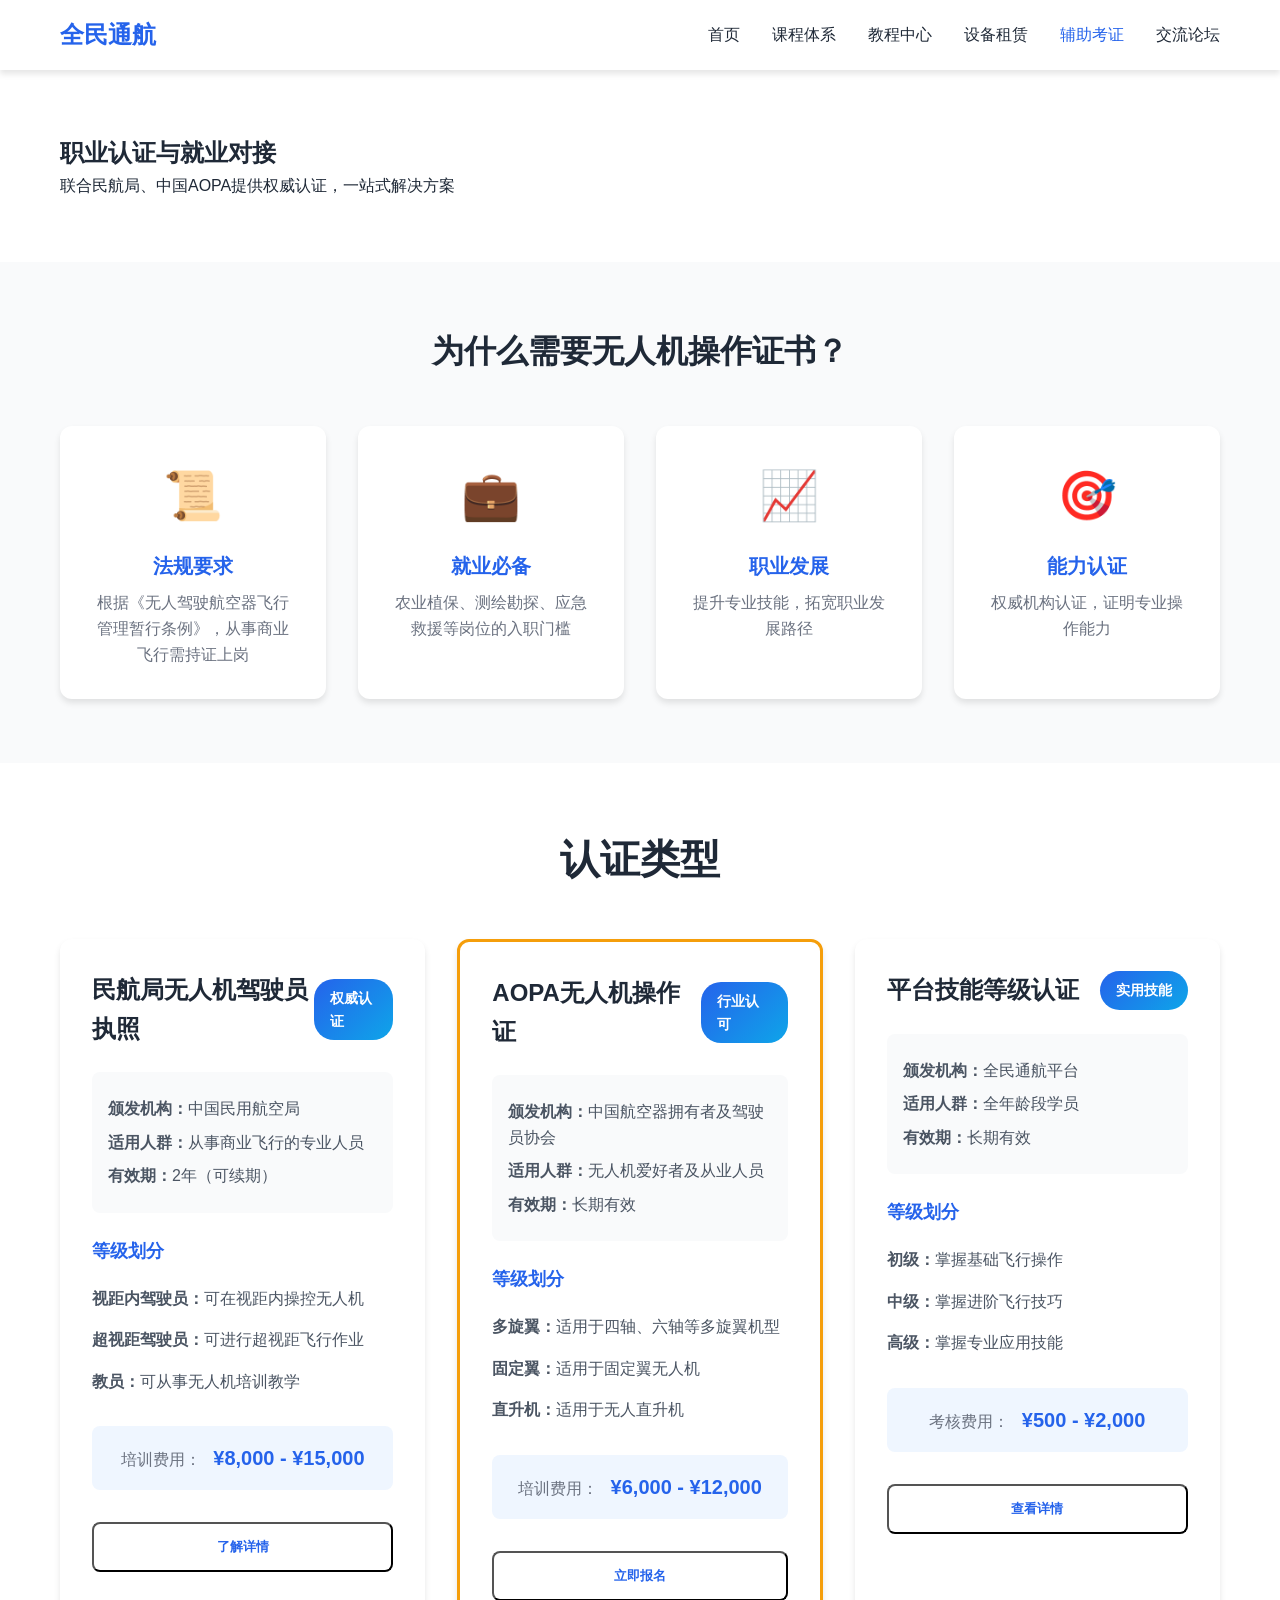
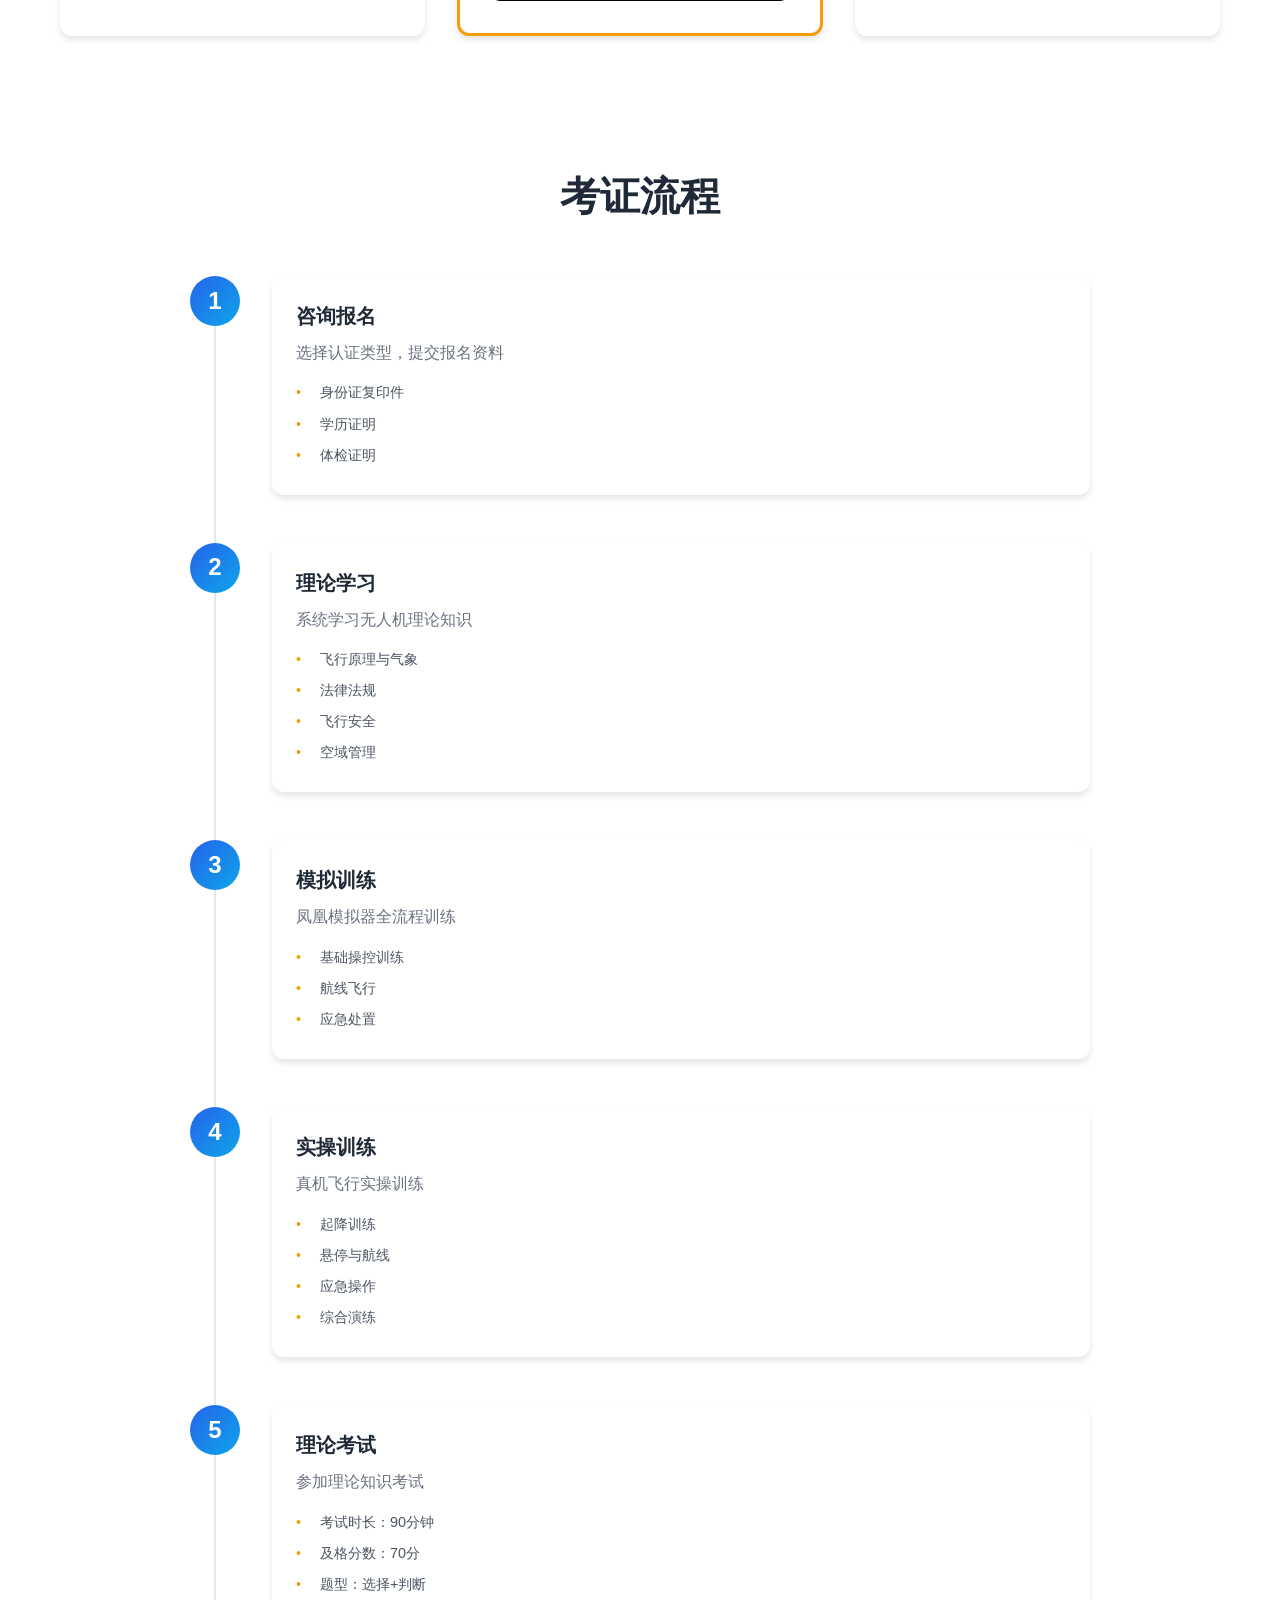
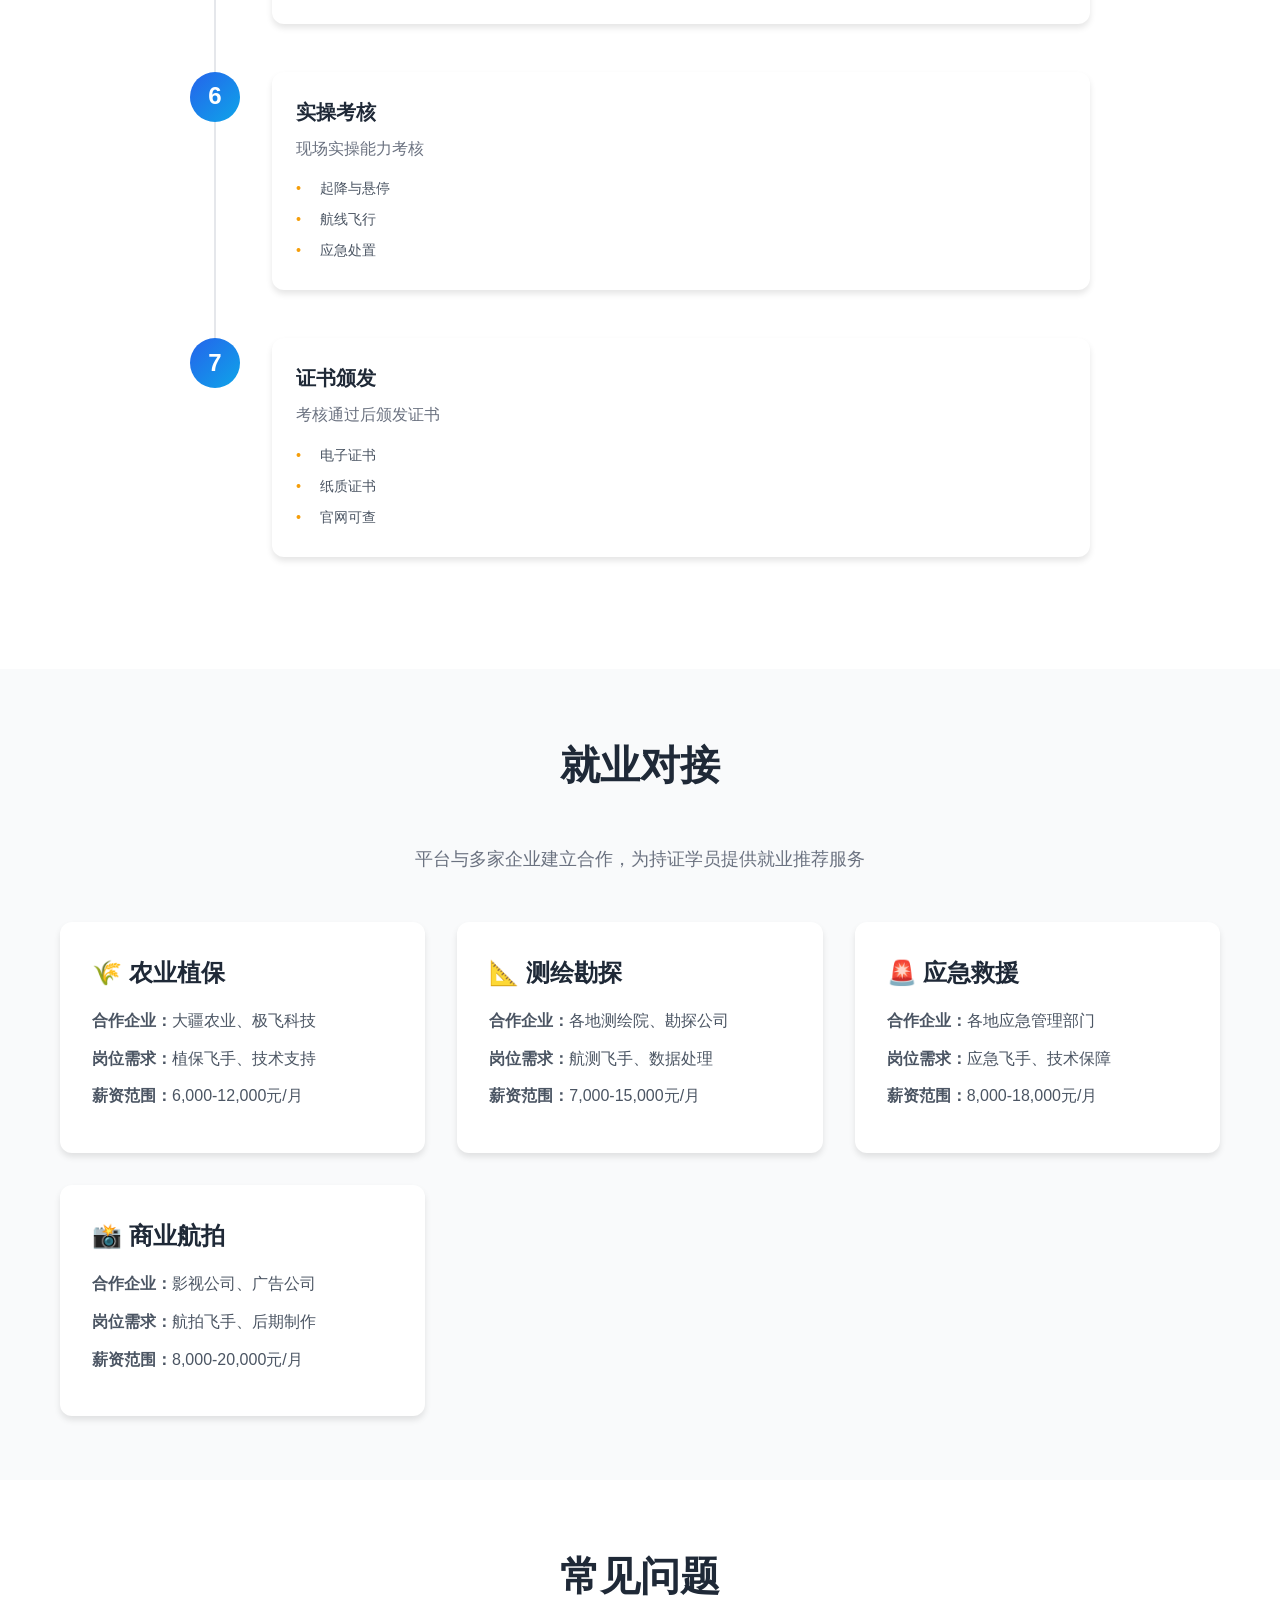
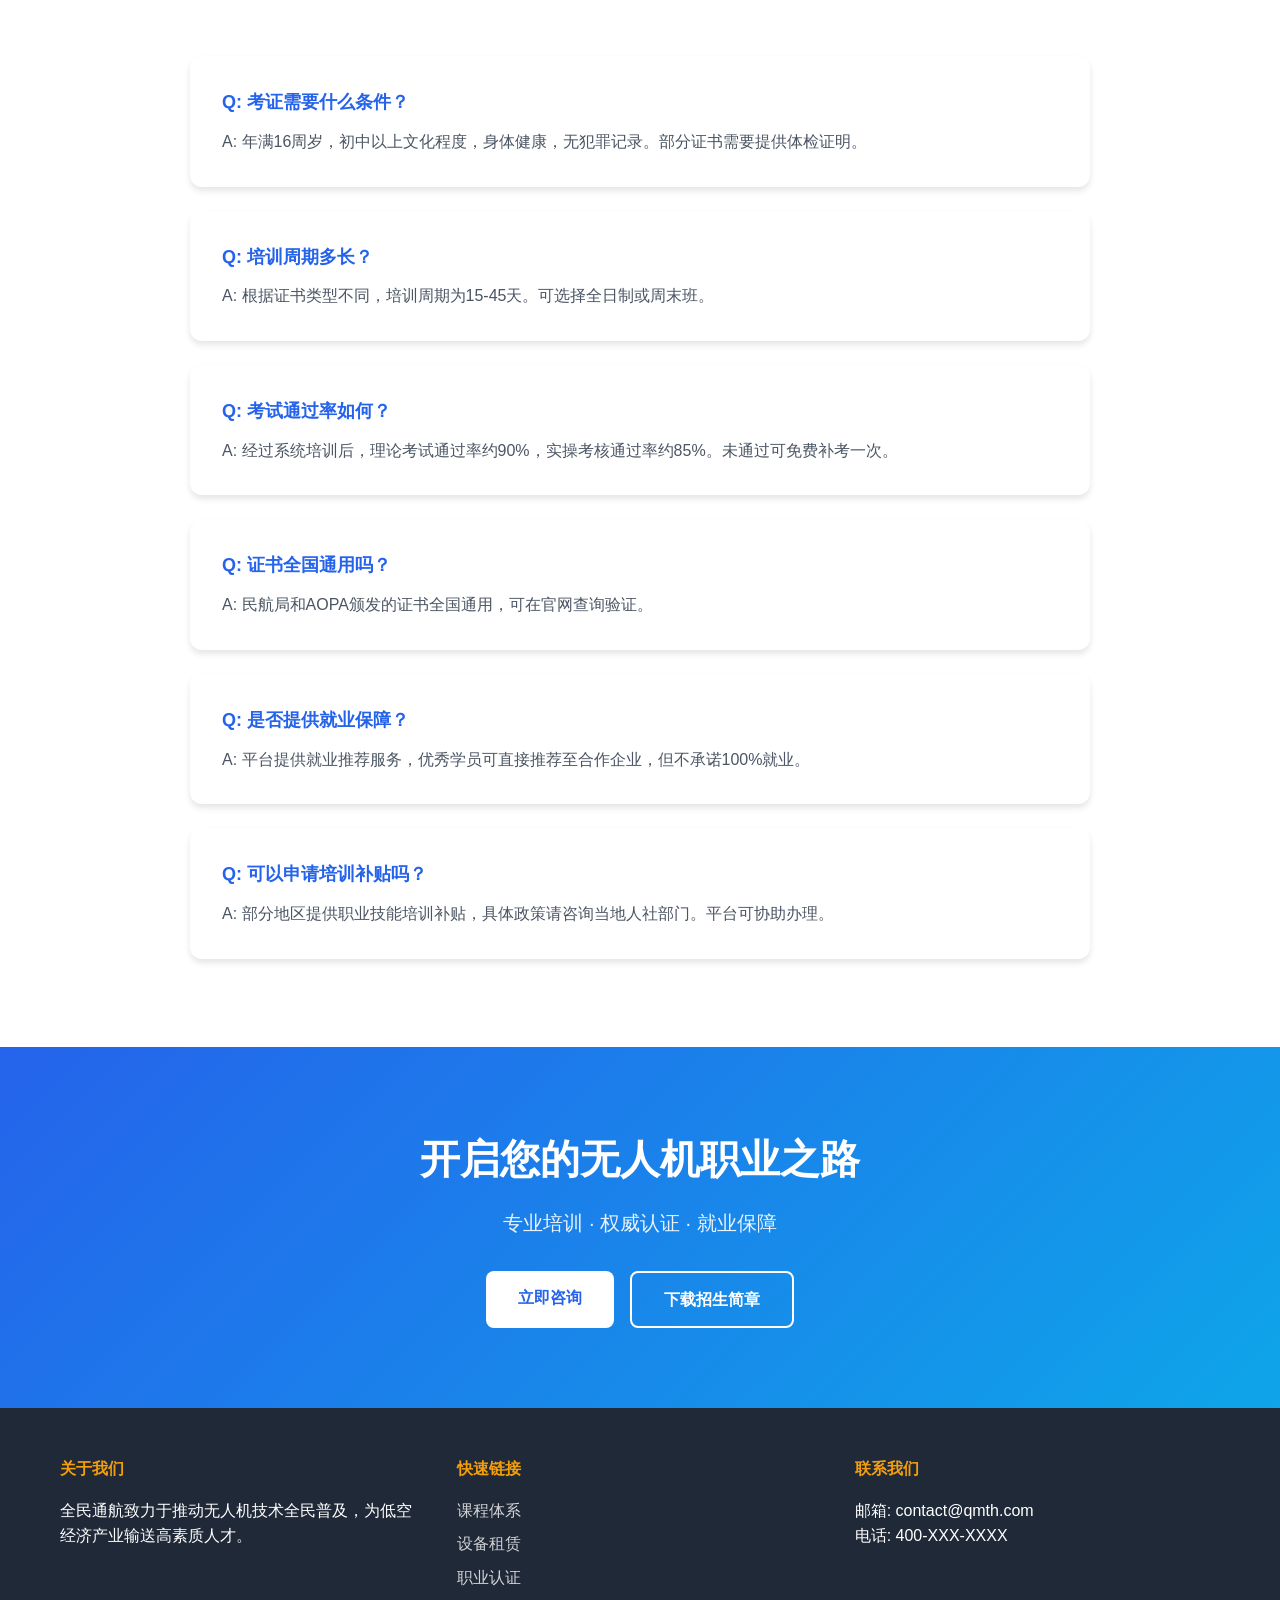
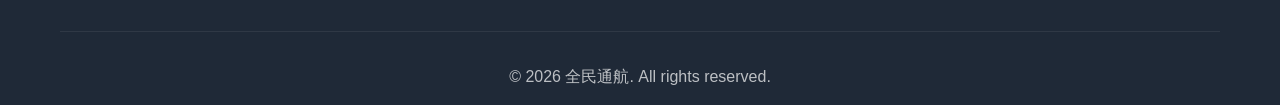
==== certification.html @ 29d84673 "Add files via upload" ====
<!DOCTYPE html>
<html lang="zh-CN">
<head>
    <meta charset="UTF-8">
    <meta name="viewport" content="width=device-width, initial-scale=1.0">
    <title>辅助考证 - 全民通航</title>
    <link rel="stylesheet" href="styles.css">
    <link rel="stylesheet" href="certification.css">
</head>
<body>
    <nav class="navbar">
        <div class="container">
            <div class="logo">全民通航</div>
            <ul class="nav-menu">
                <li><a href="index.html">首页</a></li>
                <li><a href="courses.html">课程体系</a></li>
                <li><a href="tutorials.html">教程中心</a></li>
                <li><a href="rental.html">设备租赁</a></li>
                <li><a href="certification.html" class="active">辅助考证</a></li>
                <li><a href="forum.html">交流论坛</a></li>
            </ul>
        </div>
    </nav>

    <section class="page-hero">
        <div class="container">
            <h1>职业认证与就业对接</h1>
            <p>联合民航局、中国AOPA提供权威认证，一站式解决方案</p>
        </div>
    </section>

    <section class="cert-intro">
        <div class="container">
            <div class="intro-content">
                <h2>为什么需要无人机操作证书？</h2>
                <div class="reason-grid">
                    <div class="reason-card">
                        <div class="reason-icon">📜</div>
                        <h3>法规要求</h3>
                        <p>根据《无人驾驶航空器飞行管理暂行条例》，从事商业飞行需持证上岗</p>
                    </div>
                    <div class="reason-card">
                        <div class="reason-icon">💼</div>
                        <h3>就业必备</h3>
                        <p>农业植保、测绘勘探、应急救援等岗位的入职门槛</p>
                    </div>
                    <div class="reason-card">
                        <div class="reason-icon">📈</div>
                        <h3>职业发展</h3>
                        <p>提升专业技能，拓宽职业发展路径</p>
                    </div>
                    <div class="reason-card">
                        <div class="reason-icon">🎯</div>
                        <h3>能力认证</h3>
                        <p>权威机构认证，证明专业操作能力</p>
                    </div>
                </div>
            </div>
        </div>
    </section>

    <section class="cert-types">
        <div class="container">
            <h2 class="section-title">认证类型</h2>
            <div class="types-grid">
                <div class="type-card">
                    <div class="type-header">
                        <h3>民航局无人机驾驶员执照</h3>
                        <span class="type-badge">权威认证</span>
                    </div>
                    <div class="type-content">
                        <div class="type-info">
                            <p><strong>颁发机构：</strong>中国民用航空局</p>
                            <p><strong>适用人群：</strong>从事商业飞行的专业人员</p>
                            <p><strong>有效期：</strong>2年（可续期）</p>
                        </div>
                        <div class="type-levels">
                            <h4>等级划分</h4>
                            <ul>
                                <li><strong>视距内驾驶员：</strong>可在视距内操控无人机</li>
                                <li><strong>超视距驾驶员：</strong>可进行超视距飞行作业</li>
                                <li><strong>教员：</strong>可从事无人机培训教学</li>
                            </ul>
                        </div>
                        <div class="type-price">
                            <span class="price-label">培训费用：</span>
                            <span class="price-value">¥8,000 - ¥15,000</span>
                        </div>
                    </div>
                    <button class="btn btn-primary">了解详情</button>
                </div>

                <div class="type-card featured">
                    <div class="type-header">
                        <h3>AOPA无人机操作证</h3>
                        <span class="type-badge">行业认可</span>
                    </div>
                    <div class="type-content">
                        <div class="type-info">
                            <p><strong>颁发机构：</strong>中国航空器拥有者及驾驶员协会</p>
                            <p><strong>适用人群：</strong>无人机爱好者及从业人员</p>
                            <p><strong>有效期：</strong>长期有效</p>
                        </div>
                        <div class="type-levels">
                            <h4>等级划分</h4>
                            <ul>
                                <li><strong>多旋翼：</strong>适用于四轴、六轴等多旋翼机型</li>
                                <li><strong>固定翼：</strong>适用于固定翼无人机</li>
                                <li><strong>直升机：</strong>适用于无人直升机</li>
                            </ul>
                        </div>
                        <div class="type-price">
                            <span class="price-label">培训费用：</span>
                            <span class="price-value">¥6,000 - ¥12,000</span>
                        </div>
                    </div>
                    <button class="btn btn-primary">立即报名</button>
                </div>

                <div class="type-card">
                    <div class="type-header">
                        <h3>平台技能等级认证</h3>
                        <span class="type-badge">实用技能</span>
                    </div>
                    <div class="type-content">
                        <div class="type-info">
                            <p><strong>颁发机构：</strong>全民通航平台</p>
                            <p><strong>适用人群：</strong>全年龄段学员</p>
                            <p><strong>有效期：</strong>长期有效</p>
                        </div>
                        <div class="type-levels">
                            <h4>等级划分</h4>
                            <ul>
                                <li><strong>初级：</strong>掌握基础飞行操作</li>
                                <li><strong>中级：</strong>掌握进阶飞行技巧</li>
                                <li><strong>高级：</strong>掌握专业应用技能</li>
                            </ul>
                        </div>
                        <div class="type-price">
                            <span class="price-label">考核费用：</span>
                            <span class="price-value">¥500 - ¥2,000</span>
                        </div>
                    </div>
                    <button class="btn btn-primary">查看详情</button>
                </div>
            </div>
        </div>
    </section>

    <section class="cert-process">
        <div class="container">
            <h2 class="section-title">考证流程</h2>
            <div class="process-timeline">
                <div class="timeline-item">
                    <div class="timeline-dot">1</div>
                    <div class="timeline-content">
                        <h3>咨询报名</h3>
                        <p>选择认证类型，提交报名资料</p>
                        <ul>
                            <li>身份证复印件</li>
                            <li>学历证明</li>
                            <li>体检证明</li>
                        </ul>
                    </div>
                </div>
                <div class="timeline-item">
                    <div class="timeline-dot">2</div>
                    <div class="timeline-content">
                        <h3>理论学习</h3>
                        <p>系统学习无人机理论知识</p>
                        <ul>
                            <li>飞行原理与气象</li>
                            <li>法律法规</li>
                            <li>飞行安全</li>
                            <li>空域管理</li>
                        </ul>
                    </div>
                </div>
                <div class="timeline-item">
                    <div class="timeline-dot">3</div>
                    <div class="timeline-content">
                        <h3>模拟训练</h3>
                        <p>凤凰模拟器全流程训练</p>
                        <ul>
                            <li>基础操控训练</li>
                            <li>航线飞行</li>
                            <li>应急处置</li>
                        </ul>
                    </div>
                </div>
                <div class="timeline-item">
                    <div class="timeline-dot">4</div>
                    <div class="timeline-content">
                        <h3>实操训练</h3>
                        <p>真机飞行实操训练</p>
                        <ul>
                            <li>起降训练</li>
                            <li>悬停与航线</li>
                            <li>应急操作</li>
                            <li>综合演练</li>
                        </ul>
                    </div>
                </div>
                <div class="timeline-item">
                    <div class="timeline-dot">5</div>
                    <div class="timeline-content">
                        <h3>理论考试</h3>
                        <p>参加理论知识考试</p>
                        <ul>
                            <li>考试时长：90分钟</li>
                            <li>及格分数：70分</li>
                            <li>题型：选择+判断</li>
                        </ul>
                    </div>
                </div>
                <div class="timeline-item">
                    <div class="timeline-dot">6</div>
                    <div class="timeline-content">
                        <h3>实操考核</h3>
                        <p>现场实操能力考核</p>
                        <ul>
                            <li>起降与悬停</li>
                            <li>航线飞行</li>
                            <li>应急处置</li>
                        </ul>
                    </div>
                </div>
                <div class="timeline-item">
                    <div class="timeline-dot">7</div>
                    <div class="timeline-content">
                        <h3>证书颁发</h3>
                        <p>考核通过后颁发证书</p>
                        <ul>
                            <li>电子证书</li>
                            <li>纸质证书</li>
                            <li>官网可查</li>
                        </ul>
                    </div>
                </div>
            </div>
        </div>
    </section>

    <section class="employment">
        <div class="container">
            <h2 class="section-title">就业对接</h2>
            <div class="employment-intro">
                <p>平台与多家企业建立合作，为持证学员提供就业推荐服务</p>
            </div>
            <div class="partners-grid">
                <div class="partner-card">
                    <h3>🌾 农业植保</h3>
                    <p><strong>合作企业：</strong>大疆农业、极飞科技</p>
                    <p><strong>岗位需求：</strong>植保飞手、技术支持</p>
                    <p><strong>薪资范围：</strong>6,000-12,000元/月</p>
                </div>
                <div class="partner-card">
                    <h3>📐 测绘勘探</h3>
                    <p><strong>合作企业：</strong>各地测绘院、勘探公司</p>
                    <p><strong>岗位需求：</strong>航测飞手、数据处理</p>
                    <p><strong>薪资范围：</strong>7,000-15,000元/月</p>
                </div>
                <div class="partner-card">
                    <h3>🚨 应急救援</h3>
                    <p><strong>合作企业：</strong>各地应急管理部门</p>
                    <p><strong>岗位需求：</strong>应急飞手、技术保障</p>
                    <p><strong>薪资范围：</strong>8,000-18,000元/月</p>
                </div>
                <div class="partner-card">
                    <h3>📸 商业航拍</h3>
                    <p><strong>合作企业：</strong>影视公司、广告公司</p>
                    <p><strong>岗位需求：</strong>航拍飞手、后期制作</p>
                    <p><strong>薪资范围：</strong>8,000-20,000元/月</p>
                </div>
            </div>
        </div>
    </section>

    <section class="faq">
        <div class="container">
            <h2 class="section-title">常见问题</h2>
            <div class="faq-list">
                <div class="faq-item">
                    <h3>Q: 考证需要什么条件？</h3>
                    <p>A: 年满16周岁，初中以上文化程度，身体健康，无犯罪记录。部分证书需要提供体检证明。</p>
                </div>
                <div class="faq-item">
                    <h3>Q: 培训周期多长？</h3>
                    <p>A: 根据证书类型不同，培训周期为15-45天。可选择全日制或周末班。</p>
                </div>
                <div class="faq-item">
                    <h3>Q: 考试通过率如何？</h3>
                    <p>A: 经过系统培训后，理论考试通过率约90%，实操考核通过率约85%。未通过可免费补考一次。</p>
                </div>
                <div class="faq-item">
                    <h3>Q: 证书全国通用吗？</h3>
                    <p>A: 民航局和AOPA颁发的证书全国通用，可在官网查询验证。</p>
                </div>
                <div class="faq-item">
                    <h3>Q: 是否提供就业保障？</h3>
                    <p>A: 平台提供就业推荐服务，优秀学员可直接推荐至合作企业，但不承诺100%就业。</p>
                </div>
                <div class="faq-item">
                    <h3>Q: 可以申请培训补贴吗？</h3>
                    <p>A: 部分地区提供职业技能培训补贴，具体政策请咨询当地人社部门。平台可协助办理。</p>
                </div>
            </div>
        </div>
    </section>

    <section class="cta-section">
        <div class="container">
            <div class="cta-content">
                <h2>开启您的无人机职业之路</h2>
                <p>专业培训 · 权威认证 · 就业保障</p>
                <div class="cta-buttons">
                    <a href="#" class="btn btn-primary">立即咨询</a>
                    <a href="#" class="btn btn-secondary">下载招生简章</a>
                </div>
            </div>
        </div>
    </section>

    <footer class="footer">
        <div class="container">
            <div class="footer-content">
                <div class="footer-section">
                    <h4>关于我们</h4>
                    <p>全民通航致力于推动无人机技术全民普及，为低空经济产业输送高素质人才。</p>
                </div>
                <div class="footer-section">
                    <h4>快速链接</h4>
                    <ul>
                        <li><a href="courses.html">课程体系</a></li>
                        <li><a href="rental.html">设备租赁</a></li>
                        <li><a href="certification.html">职业认证</a></li>
                    </ul>
                </div>
                <div class="footer-section">
                    <h4>联系我们</h4>
                    <p>邮箱: contact@qmth.com</p>
                    <p>电话: 400-XXX-XXXX</p>
                </div>
            </div>
            <div class="footer-bottom">
                <p>&copy; 2026 全民通航. All rights reserved.</p>
            </div>
        </div>
    </footer>
</body>
</html>
---- styles.css ----
* {
    margin: 0;
    padding: 0;
    box-sizing: border-box;
}

:root {
    --primary-color: #2563eb;
    --secondary-color: #0ea5e9;
    --accent-color: #f59e0b;
    --text-dark: #1f2937;
    --text-light: #6b7280;
    --bg-light: #f9fafb;
    --white: #ffffff;
    --shadow: 0 4px 6px rgba(0, 0, 0, 0.1);
    --shadow-lg: 0 10px 25px rgba(0, 0, 0, 0.15);
}

body {
    font-family: -apple-system, BlinkMacSystemFont, 'Segoe UI', 'PingFang SC', 'Hiragino Sans GB', 'Microsoft YaHei', sans-serif;
    line-height: 1.6;
    color: var(--text-dark);
}

.container {
    max-width: 1200px;
    margin: 0 auto;
    padding: 0 20px;
}

/* Navigation */
.navbar {
    background: var(--white);
    box-shadow: var(--shadow);
    position: sticky;
    top: 0;
    z-index: 1000;
}

.navbar .container {
    display: flex;
    justify-content: space-between;
    align-items: center;
    padding: 1rem 20px;
}

.logo {
    font-size: 1.5rem;
    font-weight: bold;
    color: var(--primary-color);
}

.nav-menu {
    display: flex;
    list-style: none;
    gap: 2rem;
}

.nav-menu a {
    text-decoration: none;
    color: var(--text-dark);
    font-weight: 500;
    transition: color 0.3s;
}

.nav-menu a:hover,
.nav-menu a.active {
    color: var(--primary-color);
}

/* Hero Section */
.hero {
    background: linear-gradient(135deg, var(--primary-color) 0%, var(--secondary-color) 100%);
    color: var(--white);
    padding: 6rem 0;
    text-align: center;
}

.hero-content h1 {
    font-size: 3rem;
    margin-bottom: 1rem;
}

.hero-content p {
    font-size: 1.25rem;
    margin-bottom: 2rem;
    opacity: 0.9;
}

.hero-buttons {
    display: flex;
    gap: 1rem;
    justify-content: center;
}

.btn {
    padding: 0.875rem 2rem;
    border-radius: 8px;
    text-decoration: none;
    font-weight: 600;
    transition: all 0.3s;
    display: inline-block;
}

.btn-primary {
    background: var(--white);
    color: var(--primary-color);
}

.btn-primary:hover {
    transform: translateY(-2px);
    box-shadow: var(--shadow-lg);
}

.btn-secondary {
    background: transparent;
    color: var(--white);
    border: 2px solid var(--white);
}

.btn-secondary:hover {
    background: var(--white);
    color: var(--primary-color);
}

/* Section Styles */
section {
    padding: 4rem 0;
}

.section-title {
    text-align: center;
    font-size: 2.5rem;
    margin-bottom: 3rem;
    color: var(--text-dark);
}

/* Features */
.features {
    background: var(--bg-light);
}

.feature-grid {
    display: grid;
    grid-template-columns: repeat(auto-fit, minmax(300px, 1fr));
    gap: 2rem;
}

.feature-card {
    background: var(--white);
    padding: 2rem;
    border-radius: 12px;
    box-shadow: var(--shadow);
    text-align: center;
    transition: transform 0.3s;
}

.feature-card:hover {
    transform: translateY(-5px);
    box-shadow: var(--shadow-lg);
}

.feature-icon {
    font-size: 3rem;
    margin-bottom: 1rem;
}

.feature-card h3 {
    font-size: 1.5rem;
    margin-bottom: 1rem;
    color: var(--primary-color);
}

.feature-card p {
    color: var(--text-light);
}

/* Target Groups */
.groups-grid {
    display: grid;
    grid-template-columns: repeat(auto-fit, minmax(300px, 1fr));
    gap: 2rem;
}

.group-card {
    background: var(--white);
    padding: 2rem;
    border-radius: 12px;
    box-shadow: var(--shadow);
    border-top: 4px solid var(--primary-color);
}

.group-card h3 {
    font-size: 1.75rem;
    margin-bottom: 0.5rem;
    color: var(--primary-color);
}

.group-card p {
    color: var(--text-light);
    margin-bottom: 1rem;
}

.group-card ul {
    list-style: none;
    padding-left: 0;
}

.group-card ul li {
    padding: 0.5rem 0;
    color: var(--text-dark);
    position: relative;
    padding-left: 1.5rem;
}

.group-card ul li:before {
    content: "✓";
    position: absolute;
    left: 0;
    color: var(--accent-color);
    font-weight: bold;
}

/* Stats */
.stats {
    background: var(--primary-color);
    color: var(--white);
}

.stats-grid {
    display: grid;
    grid-template-columns: repeat(auto-fit, minmax(200px, 1fr));
    gap: 2rem;
    text-align: center;
}

.stat-number {
    font-size: 3rem;
    font-weight: bold;
    margin-bottom: 0.5rem;
}

.stat-label {
    font-size: 1.125rem;
    opacity: 0.9;
}

/* Footer */
.footer {
    background: var(--text-dark);
    color: var(--white);
    padding: 3rem 0 1rem;
}

.footer-content {
    display: grid;
    grid-template-columns: repeat(auto-fit, minmax(250px, 1fr));
    gap: 2rem;
    margin-bottom: 2rem;
}

.footer-section h4 {
    margin-bottom: 1rem;
    color: var(--accent-color);
}

.footer-section ul {
    list-style: none;
}

.footer-section ul li {
    margin-bottom: 0.5rem;
}

.footer-section a {
    color: var(--white);
    text-decoration: none;
    opacity: 0.8;
    transition: opacity 0.3s;
}

.footer-section a:hover {
    opacity: 1;
}

.footer-bottom {
    text-align: center;
    padding-top: 2rem;
    border-top: 1px solid rgba(255, 255, 255, 0.1);
    opacity: 0.7;
}

/* Responsive */
@media (max-width: 768px) {
    .nav-menu {
        gap: 1rem;
        font-size: 0.9rem;
    }
    
    .hero-content h1 {
        font-size: 2rem;
    }
    
    .hero-content p {
        font-size: 1rem;
    }
    
    .section-title {
        font-size: 2rem;
    }
}
---- certification.css ----
.cert-intro {
    background: #f9fafb;
    padding: 4rem 0;
}

.intro-content h2 {
    text-align: center;
    font-size: 2rem;
    margin-bottom: 3rem;
    color: #1f2937;
}

.reason-grid {
    display: grid;
    grid-template-columns: repeat(auto-fit, minmax(250px, 1fr));
    gap: 2rem;
}

.reason-card {
    background: white;
    padding: 2rem;
    border-radius: 12px;
    box-shadow: 0 4px 6px rgba(0, 0, 0, 0.1);
    text-align: center;
}

.reason-icon {
    font-size: 3rem;
    margin-bottom: 1rem;
}

.reason-card h3 {
    font-size: 1.25rem;
    color: #2563eb;
    margin-bottom: 0.5rem;
}

.reason-card p {
    color: #6b7280;
    line-height: 1.6;
}

.types-grid {
    display: grid;
    grid-template-columns: repeat(auto-fit, minmax(350px, 1fr));
    gap: 2rem;
}

.type-card {
    background: white;
    border-radius: 12px;
    padding: 2rem;
    box-shadow: 0 4px 6px rgba(0, 0, 0, 0.1);
    transition: transform 0.3s;
}

.type-card:hover {
    transform: translateY(-5px);
    box-shadow: 0 10px 25px rgba(0, 0, 0, 0.15);
}

.type-card.featured {
    border: 3px solid #f59e0b;
}

.type-header {
    display: flex;
    justify-content: space-between;
    align-items: center;
    margin-bottom: 1.5rem;
}

.type-header h3 {
    font-size: 1.5rem;
    color: #1f2937;
}

.type-badge {
    background: linear-gradient(135deg, #2563eb, #0ea5e9);
    color: white;
    padding: 0.5rem 1rem;
    border-radius: 20px;
    font-size: 0.875rem;
    font-weight: 600;
}

.type-info {
    background: #f9fafb;
    padding: 1rem;
    border-radius: 8px;
    margin-bottom: 1rem;
}

.type-info p {
    margin: 0.5rem 0;
    color: #4b5563;
}

.type-levels {
    margin: 1.5rem 0;
}

.type-levels h4 {
    font-size: 1.125rem;
    color: #2563eb;
    margin-bottom: 0.75rem;
}

.type-levels ul {
    list-style: none;
    padding: 0;
}

.type-levels ul li {
    padding: 0.5rem 0;
    color: #4b5563;
    line-height: 1.6;
}

.type-price {
    background: #eff6ff;
    padding: 1rem;
    border-radius: 8px;
    margin: 1rem 0;
    text-align: center;
}

.price-label {
    color: #6b7280;
    margin-right: 0.5rem;
}

.price-value {
    font-size: 1.25rem;
    font-weight: bold;
    color: #2563eb;
}

.type-card .btn {
    width: 100%;
    margin-top: 1rem;
}

.process-timeline {
    max-width: 900px;
    margin: 0 auto;
}

.timeline-item {
    display: flex;
    gap: 2rem;
    margin-bottom: 3rem;
    position: relative;
}

.timeline-item:not(:last-child):before {
    content: "";
    position: absolute;
    left: 24px;
    top: 50px;
    width: 2px;
    height: calc(100% + 1rem);
    background: #e5e7eb;
}

.timeline-dot {
    width: 50px;
    height: 50px;
    background: linear-gradient(135deg, #2563eb, #0ea5e9);
    color: white;
    border-radius: 50%;
    display: flex;
    align-items: center;
    justify-content: center;
    font-size: 1.5rem;
    font-weight: bold;
    flex-shrink: 0;
}

.timeline-content {
    background: white;
    padding: 1.5rem;
    border-radius: 12px;
    box-shadow: 0 4px 6px rgba(0, 0, 0, 0.1);
    flex: 1;
}

.timeline-content h3 {
    font-size: 1.25rem;
    color: #1f2937;
    margin-bottom: 0.5rem;
}

.timeline-content p {
    color: #6b7280;
    margin-bottom: 0.75rem;
}

.timeline-content ul {
    list-style: none;
    padding: 0;
}

.timeline-content ul li {
    padding: 0.25rem 0;
    padding-left: 1.5rem;
    position: relative;
    color: #4b5563;
    font-size: 0.9rem;
}

.timeline-content ul li:before {
    content: "•";
    position: absolute;
    left: 0;
    color: #f59e0b;
}

.employment {
    background: #f9fafb;
}

.employment-intro {
    text-align: center;
    margin-bottom: 3rem;
}

.employment-intro p {
    font-size: 1.125rem;
    color: #6b7280;
}

.partners-grid {
    display: grid;
    grid-template-columns: repeat(auto-fit, minmax(280px, 1fr));
    gap: 2rem;
}

.partner-card {
    background: white;
    padding: 2rem;
    border-radius: 12px;
    box-shadow: 0 4px 6px rgba(0, 0, 0, 0.1);
}

.partner-card h3 {
    font-size: 1.5rem;
    color: #1f2937;
    margin-bottom: 1rem;
}

.partner-card p {
    margin: 0.75rem 0;
    color: #4b5563;
    line-height: 1.6;
}

.faq-list {
    max-width: 900px;
    margin: 0 auto;
}

.faq-item {
    background: white;
    padding: 2rem;
    border-radius: 12px;
    box-shadow: 0 4px 6px rgba(0, 0, 0, 0.1);
    margin-bottom: 1.5rem;
}

.faq-item h3 {
    font-size: 1.125rem;
    color: #2563eb;
    margin-bottom: 0.75rem;
}

.faq-item p {
    color: #4b5563;
    line-height: 1.6;
}

.cta-section {
    background: linear-gradient(135deg, #2563eb 0%, #0ea5e9 100%);
    color: white;
    padding: 5rem 0;
    text-align: center;
}

.cta-content h2 {
    font-size: 2.5rem;
    margin-bottom: 1rem;
}

.cta-content p {
    font-size: 1.25rem;
    margin-bottom: 2rem;
    opacity: 0.9;
}

.cta-buttons {
    display: flex;
    gap: 1rem;
    justify-content: center;
}

@media (max-width: 768px) {
    .types-grid,
    .partners-grid {
        grid-template-columns: 1fr;
    }
    
    .timeline-item {
        flex-direction: column;
        gap: 1rem;
    }
    
    .timeline-item:not(:last-child):before {
        left: 24px;
        top: 50px;
    }
    
    .cta-buttons {
        flex-direction: column;
    }
}
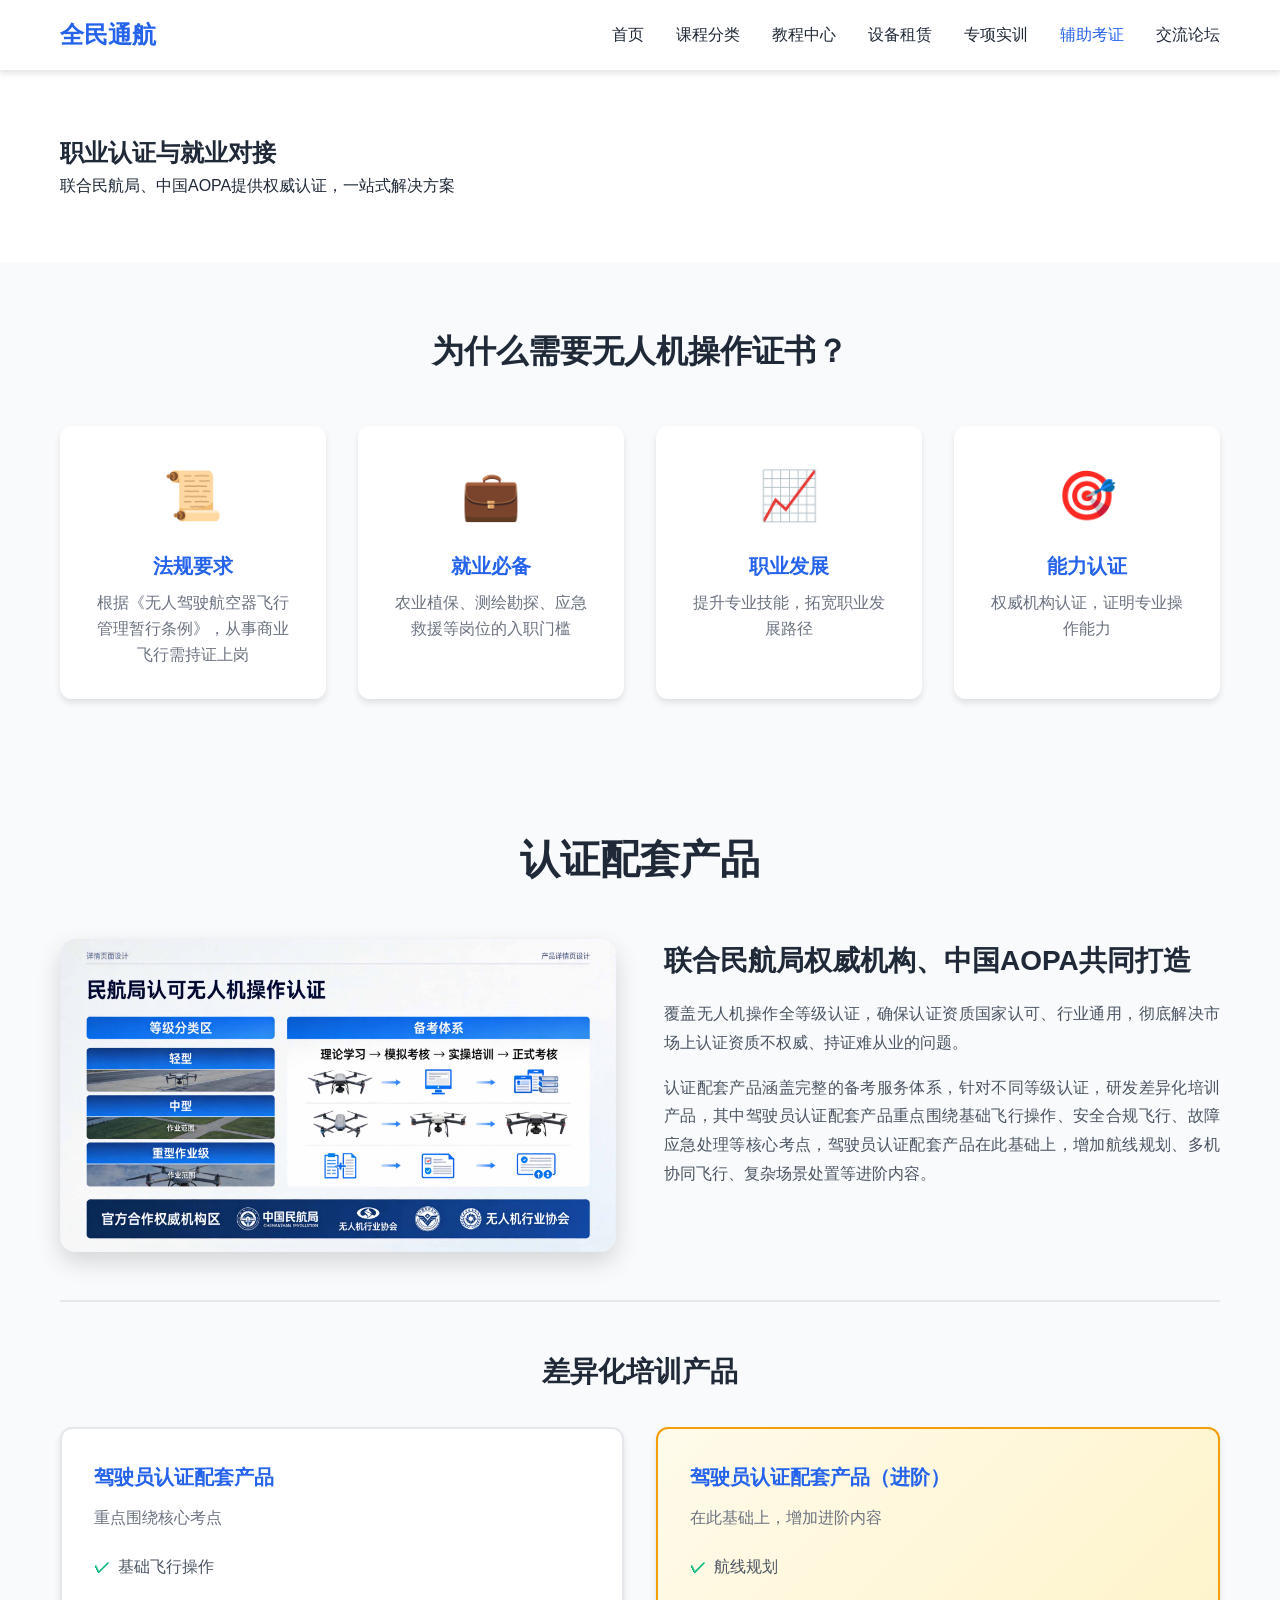
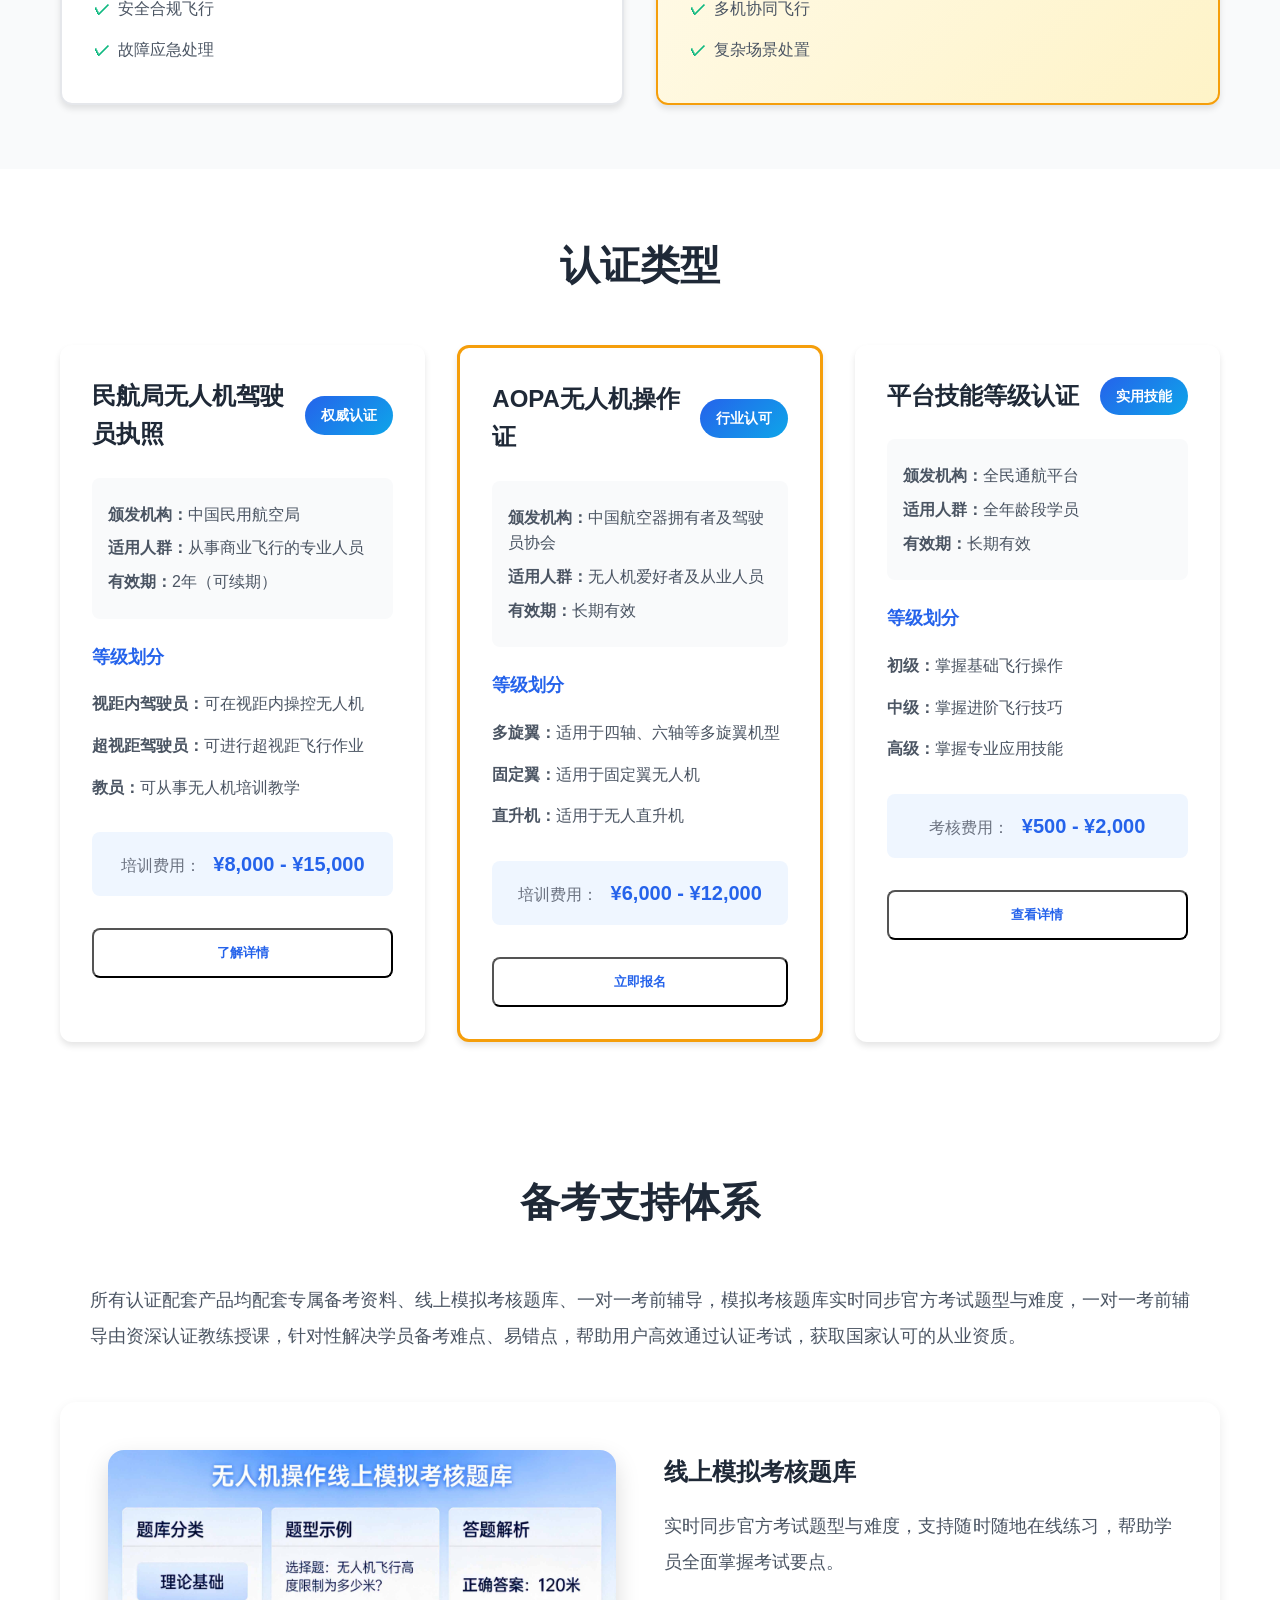
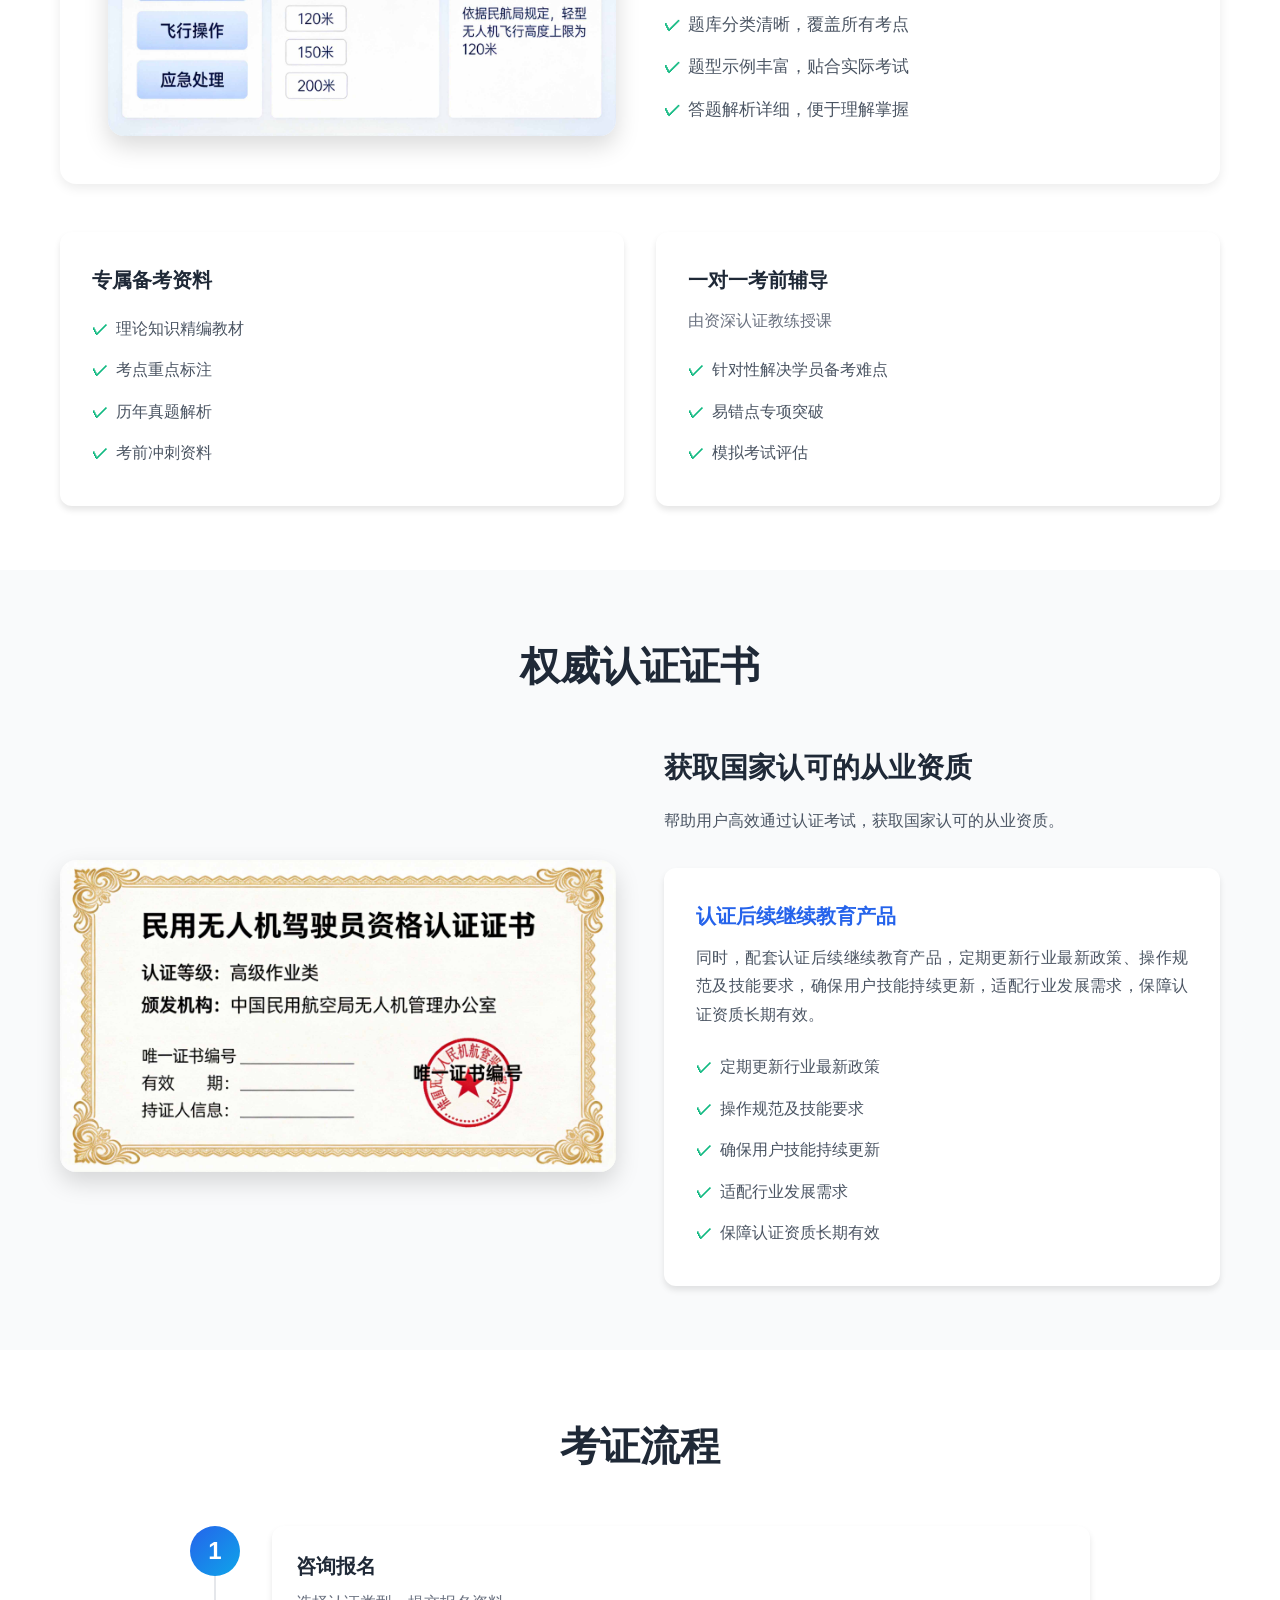
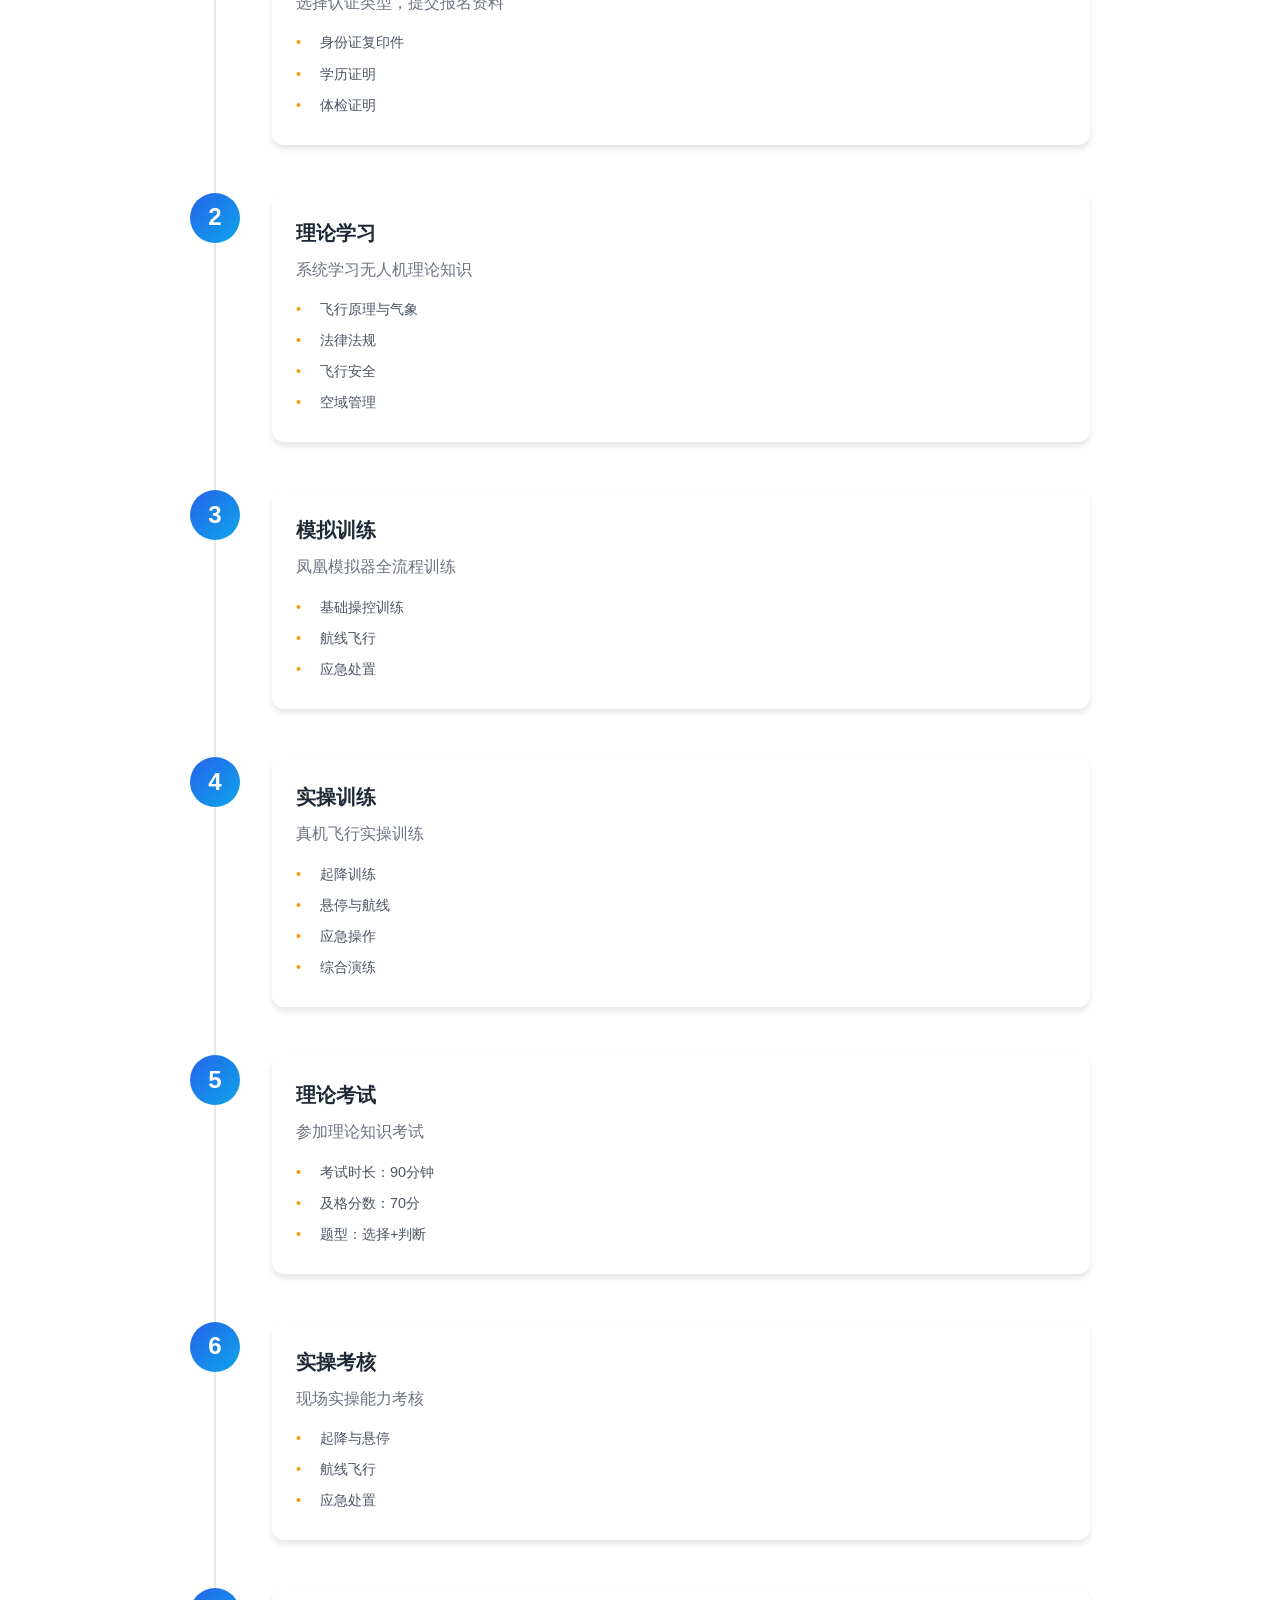
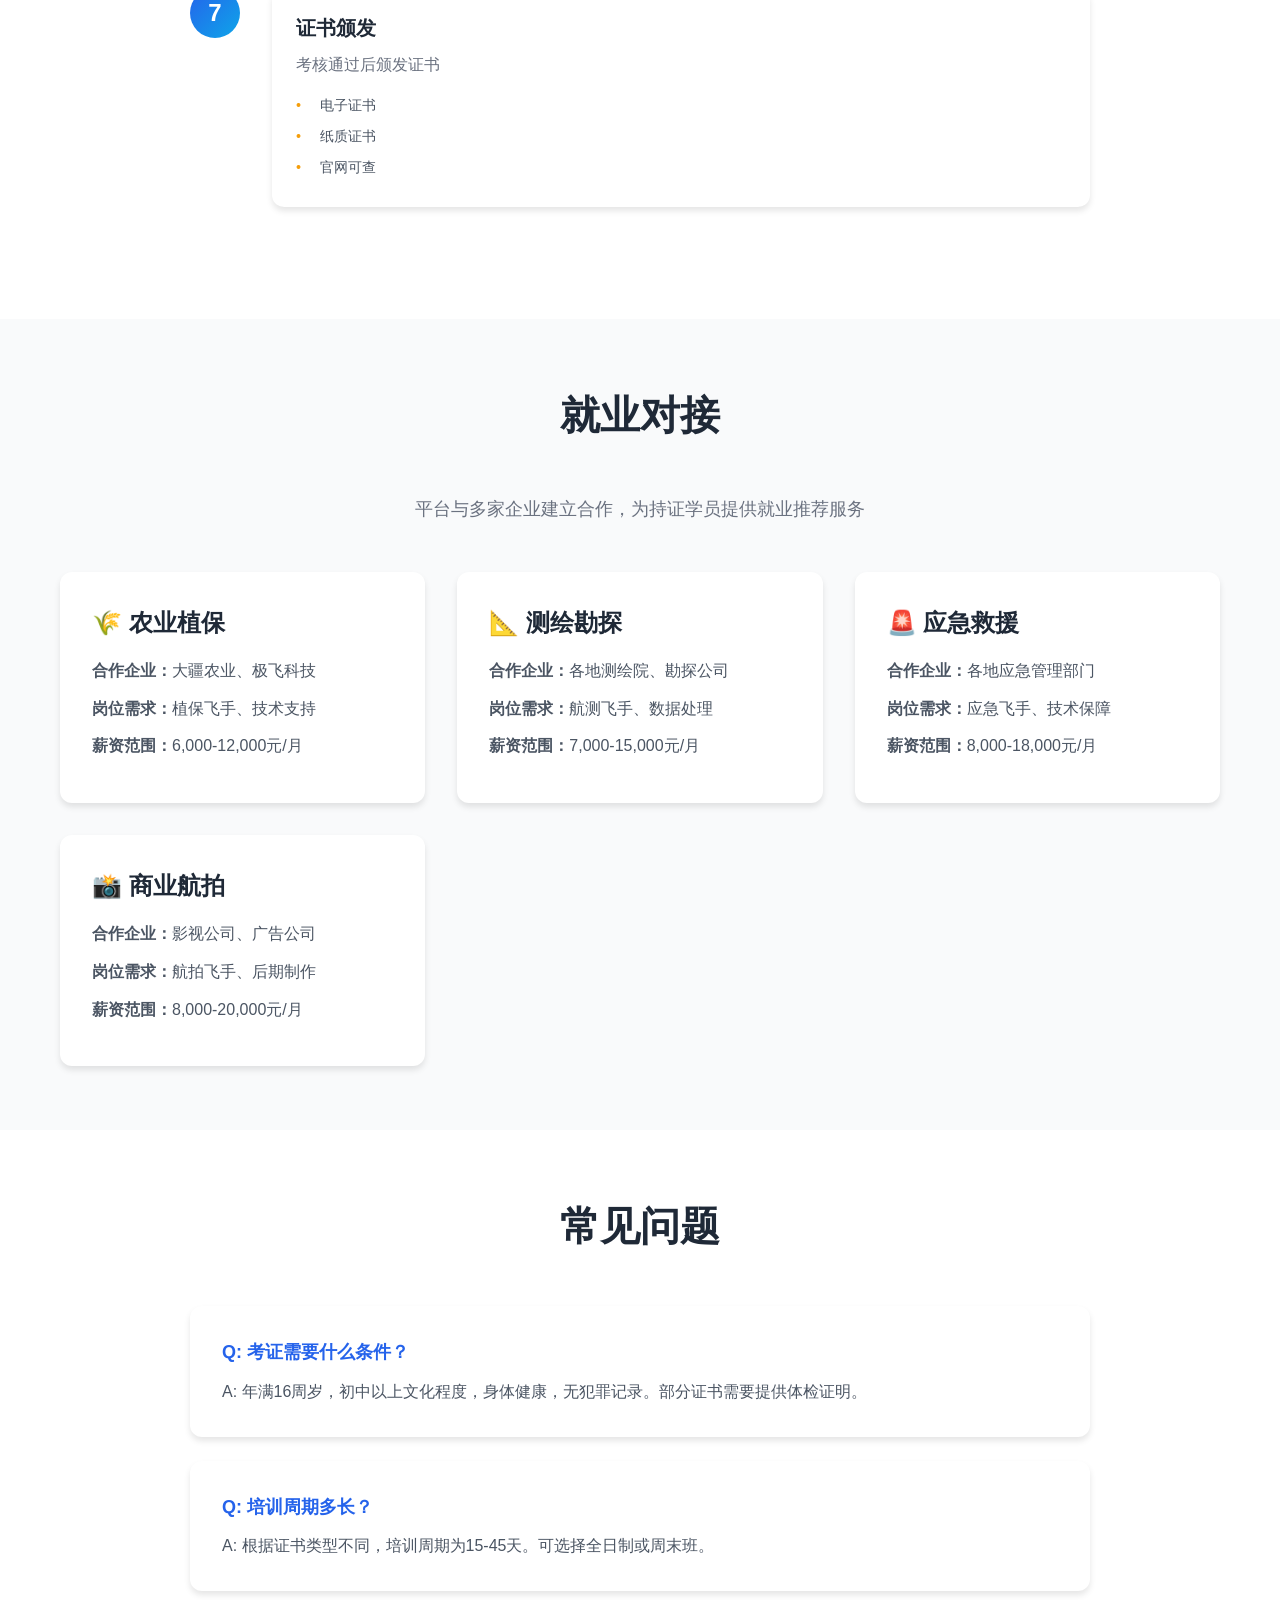
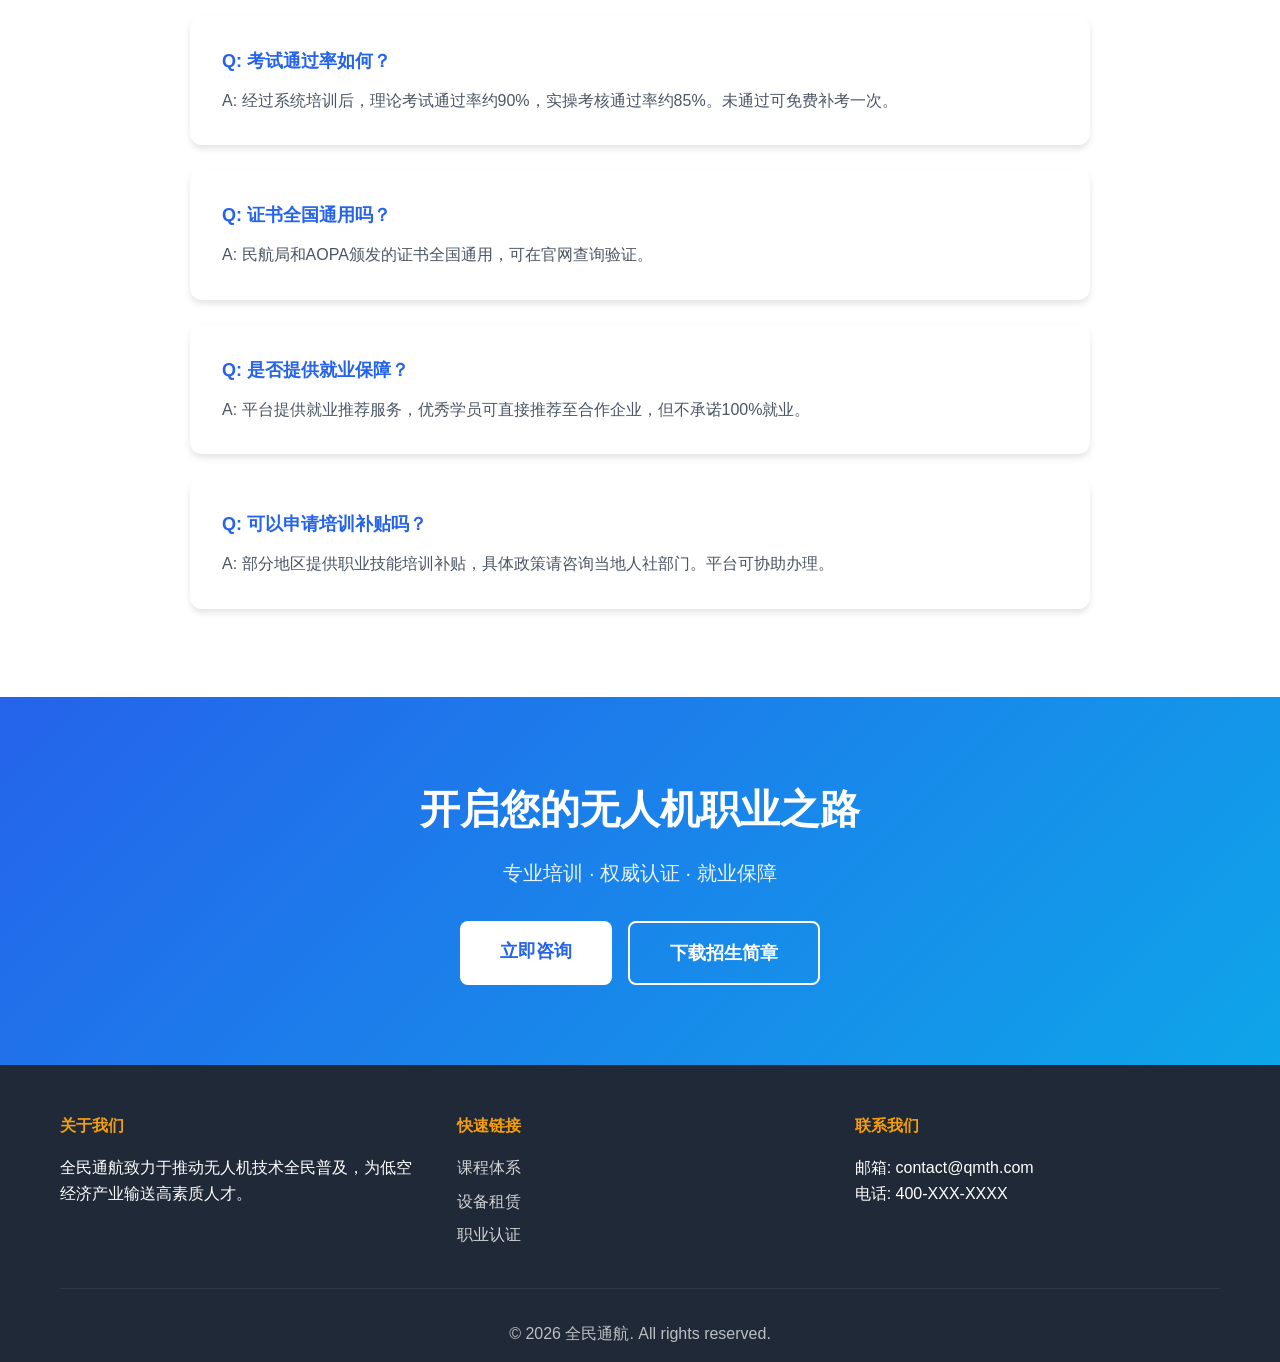
==== commit 5e2a7bd8: "Add files via upload" ====
--- a/certification.html
+++ b/certification.html
@@ -13,9 +13,10 @@
             <div class="logo">全民通航</div>
             <ul class="nav-menu">
                 <li><a href="index.html">首页</a></li>
-                <li><a href="courses.html">课程体系</a></li>
+                <li><a href="courses.html">课程分类</a></li>
                 <li><a href="tutorials.html">教程中心</a></li>
                 <li><a href="rental.html">设备租赁</a></li>
+                <li><a href="training.html">专项实训</a></li>
                 <li><a href="certification.html" class="active">辅助考证</a></li>
                 <li><a href="forum.html">交流论坛</a></li>
             </ul>
@@ -59,6 +60,46 @@
         </div>
     </section>
 
+    <section class="cert-overview">
+        <div class="container">
+            <h2 class="section-title">认证配套产品</h2>
+            <div class="overview-content">
+                <div class="overview-image">
+                    <img src="./images/10.jpg" alt="图12：认证产品详情页面，展示认证等级分类、备考体系、合作权威机构标识，突出认证的权威性与合规性" class="cert-img">
+                </div>
+                <div class="overview-text">
+                    <h3>联合民航局权威机构、中国AOPA共同打造</h3>
+                    <p>覆盖无人机操作全等级认证，确保认证资质国家认可、行业通用，彻底解决市场上认证资质不权威、持证难从业的问题。</p>
+                    <p>认证配套产品涵盖完整的备考服务体系，针对不同等级认证，研发差异化培训产品，其中驾驶员认证配套产品重点围绕基础飞行操作、安全合规飞行、故障应急处理等核心考点，驾驶员认证配套产品在此基础上，增加航线规划、多机协同飞行、复杂场景处置等进阶内容。</p>
+                </div>
+            </div>
+            
+            <div class="cert-products">
+                <h3>差异化培训产品</h3>
+                <div class="products-grid">
+                    <div class="product-card">
+                        <h4>驾驶员认证配套产品</h4>
+                        <p>重点围绕核心考点</p>
+                        <ul>
+                            <li>基础飞行操作</li>
+                            <li>安全合规飞行</li>
+                            <li>故障应急处理</li>
+                        </ul>
+                    </div>
+                    <div class="product-card featured">
+                        <h4>驾驶员认证配套产品（进阶）</h4>
+                        <p>在此基础上，增加进阶内容</p>
+                        <ul>
+                            <li>航线规划</li>
+                            <li>多机协同飞行</li>
+                            <li>复杂场景处置</li>
+                        </ul>
+                    </div>
+                </div>
+            </div>
+        </div>
+    </section>
+
     <section class="cert-types">
         <div class="container">
             <h2 class="section-title">认证类型</h2>
@@ -147,6 +188,81 @@
         </div>
     </section>
 
+    <section class="cert-support">
+        <div class="container">
+            <h2 class="section-title">备考支持体系</h2>
+            <div class="support-intro">
+                <p>所有认证配套产品均配套专属备考资料、线上模拟考核题库、一对一考前辅导，模拟考核题库实时同步官方考试题型与难度，一对一考前辅导由资深认证教练授课，针对性解决学员备考难点、易错点，帮助用户高效通过认证考试，获取国家认可的从业资质。</p>
+            </div>
+
+            <!-- 线上模拟考核题库 -->
+            <div class="support-card-large">
+                <div class="support-content">
+                    <div class="support-image">
+                        <img src="./images/11.jpg" alt="图13：线上模拟考核题库界面图，展示题库分类、题型示例、答题解析，体现备考的便捷性与针对性" class="support-img">
+                    </div>
+                    <div class="support-details">
+                        <h3>线上模拟考核题库</h3>
+                        <p>实时同步官方考试题型与难度，支持随时随地在线练习，帮助学员全面掌握考试要点。</p>
+                        <ul>
+                            <li>题库分类清晰，覆盖所有考点</li>
+                            <li>题型示例丰富，贴合实际考试</li>
+                            <li>答题解析详细，便于理解掌握</li>
+                        </ul>
+                    </div>
+                </div>
+            </div>
+
+            <!-- 专属备考资料 & 一对一辅导 -->
+            <div class="support-grid">
+                <div class="support-card">
+                    <h3>专属备考资料</h3>
+                    <ul>
+                        <li>理论知识精编教材</li>
+                        <li>考点重点标注</li>
+                        <li>历年真题解析</li>
+                        <li>考前冲刺资料</li>
+                    </ul>
+                </div>
+                <div class="support-card">
+                    <h3>一对一考前辅导</h3>
+                    <p>由资深认证教练授课</p>
+                    <ul>
+                        <li>针对性解决学员备考难点</li>
+                        <li>易错点专项突破</li>
+                        <li>模拟考试评估</li>
+                    </ul>
+                </div>
+            </div>
+        </div>
+    </section>
+
+    <section class="cert-certificate">
+        <div class="container">
+            <h2 class="section-title">权威认证证书</h2>
+            <div class="certificate-showcase">
+                <div class="certificate-image">
+                    <img src="./images/12.jpg" alt="图14：权威认证证书样本图，清晰展示证书样式、认证等级、颁发机构，突出证书的权威性" class="certificate-img">
+                </div>
+                <div class="certificate-info">
+                    <h3>获取国家认可的从业资质</h3>
+                    <p>帮助用户高效通过认证考试，获取国家认可的从业资质。</p>
+                    <div class="continuing-education">
+                        <h4>认证后续继续教育产品</h4>
+                        <p>同时，配套认证后续继续教育产品，定期更新行业最新政策、操作规范及技能要求，确保用户技能持续更新，适配行业发展需求，保障认证资质长期有效。</p>
+                        <ul>
+                            <li>定期更新行业最新政策</li>
+                            <li>操作规范及技能要求</li>
+                            <li>确保用户技能持续更新</li>
+                            <li>适配行业发展需求</li>
+                            <li>保障认证资质长期有效</li>
+                        </ul>
+                    </div>
+                </div>
+            </div>
+        </div>
+    </section>
+
     <section class="cert-process">
         <div class="container">
             <h2 class="section-title">考证流程</h2>
--- a/styles.css
+++ b/styles.css
@@ -245,6 +245,38 @@
     opacity: 0.9;
 }
 
+/* CTA Section */
+.cta-section {
+    background: linear-gradient(135deg, var(--primary-color) 0%, var(--secondary-color) 100%);
+    color: var(--white);
+    text-align: center;
+    padding: 5rem 0;
+}
+
+.cta-section h2 {
+    font-size: 2.5rem;
+    margin-bottom: 1rem;
+    color: var(--white);
+}
+
+.cta-section p {
+    font-size: 1.25rem;
+    margin-bottom: 2rem;
+    opacity: 0.95;
+}
+
+.cta-buttons {
+    display: flex;
+    gap: 1.5rem;
+    justify-content: center;
+    flex-wrap: wrap;
+}
+
+.cta-section .btn {
+    padding: 1rem 2.5rem;
+    font-size: 1.125rem;
+}
+
 /* Footer */
 .footer {
     background: var(--text-dark);
@@ -308,4 +340,22 @@
     .section-title {
         font-size: 2rem;
     }
-}
+    
+    .cta-section h2 {
+        font-size: 1.75rem;
+    }
+    
+    .cta-section p {
+        font-size: 1rem;
+    }
+    
+    .cta-buttons {
+        flex-direction: column;
+        align-items: center;
+    }
+    
+    .cta-section .btn {
+        width: 100%;
+        max-width: 300px;
+    }
+}
--- a/certification.css
+++ b/certification.css
@@ -1,3 +1,332 @@
+/* 图片容器 - 左右布局不遮挡 */
+.cert-img,
+.support-img,
+.certificate-img {
+    width: 100%;
+    height: auto;
+    max-height: 400px;
+    border-radius: 16px;
+    box-shadow: 0 10px 25px rgba(0, 0, 0, 0.15);
+    object-fit: cover;
+    display: block;
+    transition: transform 0.3s ease, box-shadow 0.3s ease;
+}
+
+.cert-img:hover,
+.support-img:hover,
+.certificate-img:hover {
+    transform: translateY(-5px);
+    box-shadow: 0 15px 35px rgba(0, 0, 0, 0.2);
+}
+
+/* Certification Overview Section */
+.cert-overview {
+    background: #f9fafb;
+    padding: 4rem 0;
+}
+
+.overview-content {
+    display: grid;
+    grid-template-columns: 1fr 1fr;
+    gap: 3rem;
+    align-items: start;
+    margin-bottom: 3rem;
+}
+
+.overview-image .image-placeholder {
+    width: 100%;
+    aspect-ratio: 4/3;
+    background: linear-gradient(135deg, #3b82f6 0%, #2563eb 100%);
+    color: white;
+    border-radius: 16px;
+    display: flex;
+    flex-direction: column;
+    align-items: center;
+    justify-content: center;
+    padding: 2rem;
+    box-shadow: 0 10px 25px rgba(0, 0, 0, 0.15);
+    text-align: center;
+}
+
+.cert-detail-image {
+    background: linear-gradient(135deg, #8b5cf6 0%, #7c3aed 100%);
+}
+
+.overview-image .placeholder-icon {
+    font-size: 5rem;
+    margin-bottom: 1rem;
+}
+
+.overview-image p {
+    font-size: 1.5rem;
+    font-weight: 600;
+    margin-bottom: 1.5rem;
+}
+
+.image-desc {
+    display: grid;
+    grid-template-columns: 1fr 1fr;
+    gap: 0.75rem;
+    width: 100%;
+}
+
+.desc-item {
+    background: rgba(255, 255, 255, 0.3);
+    padding: 0.75rem;
+    border-radius: 8px;
+    font-size: 0.9rem;
+    text-align: center;
+}
+
+.overview-text h3 {
+    font-size: 1.75rem;
+    color: #1f2937;
+    margin-bottom: 1rem;
+}
+
+.overview-text p {
+    color: #4b5563;
+    line-height: 1.8;
+    margin-bottom: 1rem;
+    text-align: justify;
+}
+
+/* Certification Support Section */
+.cert-support {
+    padding: 4rem 0;
+}
+
+.support-intro {
+    text-align: center;
+    margin-bottom: 3rem;
+}
+
+.support-intro p {
+    font-size: 1.125rem;
+    color: #4b5563;
+    max-width: 1100px;
+    margin: 0 auto;
+    line-height: 2;
+    text-align: justify;
+}
+
+/* 大卡片 - 图文左右布局 */
+.support-card-large {
+    background: white;
+    border-radius: 16px;
+    box-shadow: 0 4px 12px rgba(0, 0, 0, 0.08);
+    margin-bottom: 3rem;
+    overflow: hidden;
+}
+
+.support-content {
+    display: grid;
+    grid-template-columns: 1fr 1fr;
+    gap: 3rem;
+    padding: 3rem;
+    align-items: center;
+}
+
+.support-details h3 {
+    font-size: 1.5rem;
+    color: #1f2937;
+    margin-bottom: 1rem;
+}
+
+.support-details > p {
+    font-size: 1.125rem;
+    color: #4b5563;
+    line-height: 2;
+    text-align: justify;
+    margin-bottom: 1.5rem;
+}
+
+.support-details ul {
+    list-style: none;
+    padding: 0;
+}
+
+.support-details ul li {
+    padding: 0.5rem 0;
+    padding-left: 1.5rem;
+    position: relative;
+    color: #4b5563;
+    font-size: 1.05rem;
+}
+
+.support-details ul li:before {
+    content: "✓";
+    position: absolute;
+    left: 0;
+    color: #10b981;
+    font-weight: bold;
+}
+
+/* 小卡片网格 */
+.support-grid {
+    display: grid;
+    grid-template-columns: repeat(auto-fit, minmax(300px, 1fr));
+    gap: 2rem;
+}
+
+.support-card {
+    background: white;
+    padding: 2rem;
+    border-radius: 12px;
+    box-shadow: 0 4px 6px rgba(0, 0, 0, 0.1);
+}
+
+.support-card h3 {
+    font-size: 1.25rem;
+    color: #1f2937;
+    margin-bottom: 0.75rem;
+}
+
+.support-card > p {
+    color: #6b7280;
+    line-height: 1.6;
+    margin-bottom: 1rem;
+    font-weight: 500;
+}
+
+.support-card ul {
+    list-style: none;
+    padding: 0;
+}
+
+.support-card ul li {
+    padding: 0.5rem 0;
+    padding-left: 1.5rem;
+    position: relative;
+    color: #4b5563;
+}
+
+.support-card ul li:before {
+    content: "✓";
+    position: absolute;
+    left: 0;
+    color: #10b981;
+    font-weight: bold;
+}
+
+/* Certificate Section */
+.cert-certificate {
+    background: #f9fafb;
+    padding: 4rem 0;
+}
+
+.certificate-showcase {
+    display: grid;
+    grid-template-columns: 1fr 1fr;
+    gap: 3rem;
+    align-items: center;
+}
+
+.certificate-image .image-placeholder {
+    width: 100%;
+    aspect-ratio: 4/3;
+    background: linear-gradient(135deg, #f59e0b 0%, #d97706 100%);
+    color: white;
+    border-radius: 16px;
+    display: flex;
+    flex-direction: column;
+    align-items: center;
+    justify-content: center;
+    padding: 2rem;
+    box-shadow: 0 10px 25px rgba(0, 0, 0, 0.15);
+    text-align: center;
+}
+
+.certificate-sample-image .placeholder-icon {
+    font-size: 5rem;
+    margin-bottom: 1rem;
+}
+
+.certificate-sample-image > p {
+    font-size: 1.5rem;
+    font-weight: 600;
+    margin-bottom: 1.5rem;
+}
+
+.certificate-details {
+    width: 100%;
+    background: rgba(255, 255, 255, 0.2);
+    padding: 1.5rem;
+    border-radius: 12px;
+    margin-bottom: 1rem;
+}
+
+.detail-row {
+    display: flex;
+    justify-content: space-between;
+    padding: 0.75rem 0;
+    border-bottom: 1px solid rgba(255, 255, 255, 0.3);
+}
+
+.detail-row:last-child {
+    border-bottom: none;
+}
+
+.detail-label {
+    font-weight: 600;
+}
+
+.detail-value {
+    opacity: 0.9;
+}
+
+.certificate-info h3 {
+    font-size: 1.75rem;
+    color: #1f2937;
+    margin-bottom: 1rem;
+}
+
+.certificate-info > p {
+    color: #4b5563;
+    line-height: 1.8;
+    margin-bottom: 2rem;
+}
+
+.continuing-education {
+    background: white;
+    padding: 2rem;
+    border-radius: 12px;
+    box-shadow: 0 4px 6px rgba(0, 0, 0, 0.1);
+}
+
+.continuing-education h4 {
+    font-size: 1.25rem;
+    color: #2563eb;
+    margin-bottom: 0.75rem;
+}
+
+.continuing-education > p {
+    color: #4b5563;
+    line-height: 1.8;
+    margin-bottom: 1rem;
+    text-align: justify;
+}
+
+.continuing-education ul {
+    list-style: none;
+    padding: 0;
+}
+
+.continuing-education ul li {
+    padding: 0.5rem 0;
+    padding-left: 1.5rem;
+    position: relative;
+    color: #4b5563;
+}
+
+.continuing-education ul li:before {
+    content: "✓";
+    position: absolute;
+    left: 0;
+    color: #10b981;
+    font-weight: bold;
+}
+
 .cert-intro {
     background: #f9fafb;
     padding: 4rem 0;
@@ -82,6 +411,8 @@
     border-radius: 20px;
     font-size: 0.875rem;
     font-weight: 600;
+    white-space: nowrap;
+    flex-shrink: 0;
 }
 
 .type-info {
@@ -323,3 +654,106 @@
         flex-direction: column;
     }
 }
+
+@media (max-width: 1024px) {
+    .overview-content,
+    .certificate-showcase,
+    .support-content {
+        grid-template-columns: 1fr;
+    }
+}
+
+@media (max-width: 768px) {
+    .types-grid {
+        grid-template-columns: 1fr;
+    }
+    
+    .support-grid {
+        grid-template-columns: 1fr;
+    }
+    
+    .image-desc {
+        grid-template-columns: 1fr;
+    }
+    
+    .partners-grid {
+        grid-template-columns: 1fr;
+    }
+}
+
+/* 差异化培训产品 */
+.cert-products {
+    margin-top: 3rem;
+    padding-top: 3rem;
+    border-top: 2px solid #e5e7eb;
+}
+
+.cert-products h3 {
+    font-size: 1.75rem;
+    color: #1f2937;
+    margin-bottom: 2rem;
+    text-align: center;
+}
+
+.products-grid {
+    display: grid;
+    grid-template-columns: repeat(auto-fit, minmax(300px, 1fr));
+    gap: 2rem;
+}
+
+.product-card {
+    background: white;
+    padding: 2rem;
+    border-radius: 12px;
+    box-shadow: 0 4px 6px rgba(0, 0, 0, 0.1);
+    border: 2px solid #e5e7eb;
+    transition: all 0.3s ease;
+}
+
+.product-card:hover {
+    transform: translateY(-5px);
+    box-shadow: 0 10px 25px rgba(0, 0, 0, 0.15);
+}
+
+.product-card.featured {
+    border-color: #f59e0b;
+    background: linear-gradient(135deg, #fffbeb 0%, #fef3c7 100%);
+}
+
+.product-card h4 {
+    font-size: 1.25rem;
+    color: #2563eb;
+    margin-bottom: 0.75rem;
+}
+
+.product-card p {
+    color: #6b7280;
+    margin-bottom: 1rem;
+    line-height: 1.6;
+}
+
+.product-card ul {
+    list-style: none;
+    padding: 0;
+}
+
+.product-card ul li {
+    padding: 0.5rem 0;
+    padding-left: 1.5rem;
+    position: relative;
+    color: #4b5563;
+}
+
+.product-card ul li:before {
+    content: "✓";
+    position: absolute;
+    left: 0;
+    color: #10b981;
+    font-weight: bold;
+}
+
+@media (max-width: 768px) {
+    .products-grid {
+        grid-template-columns: 1fr;
+    }
+}
